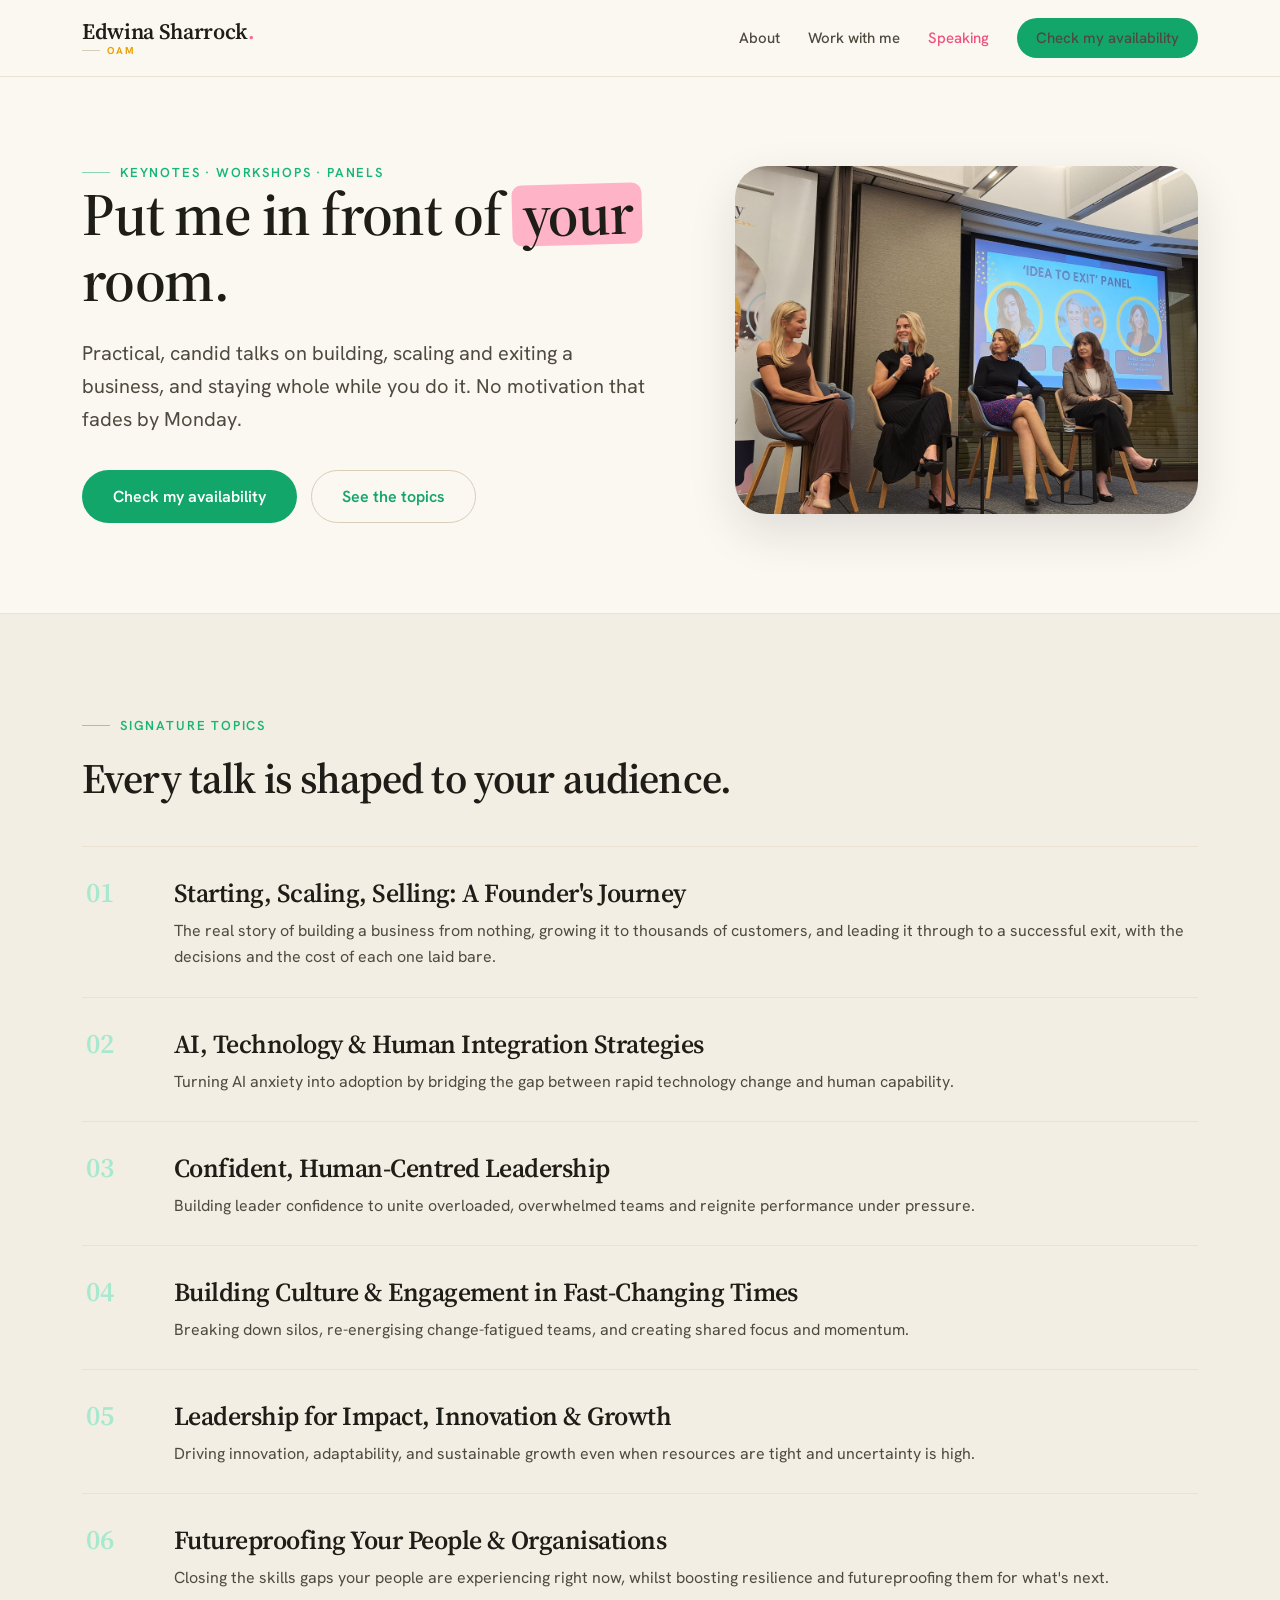
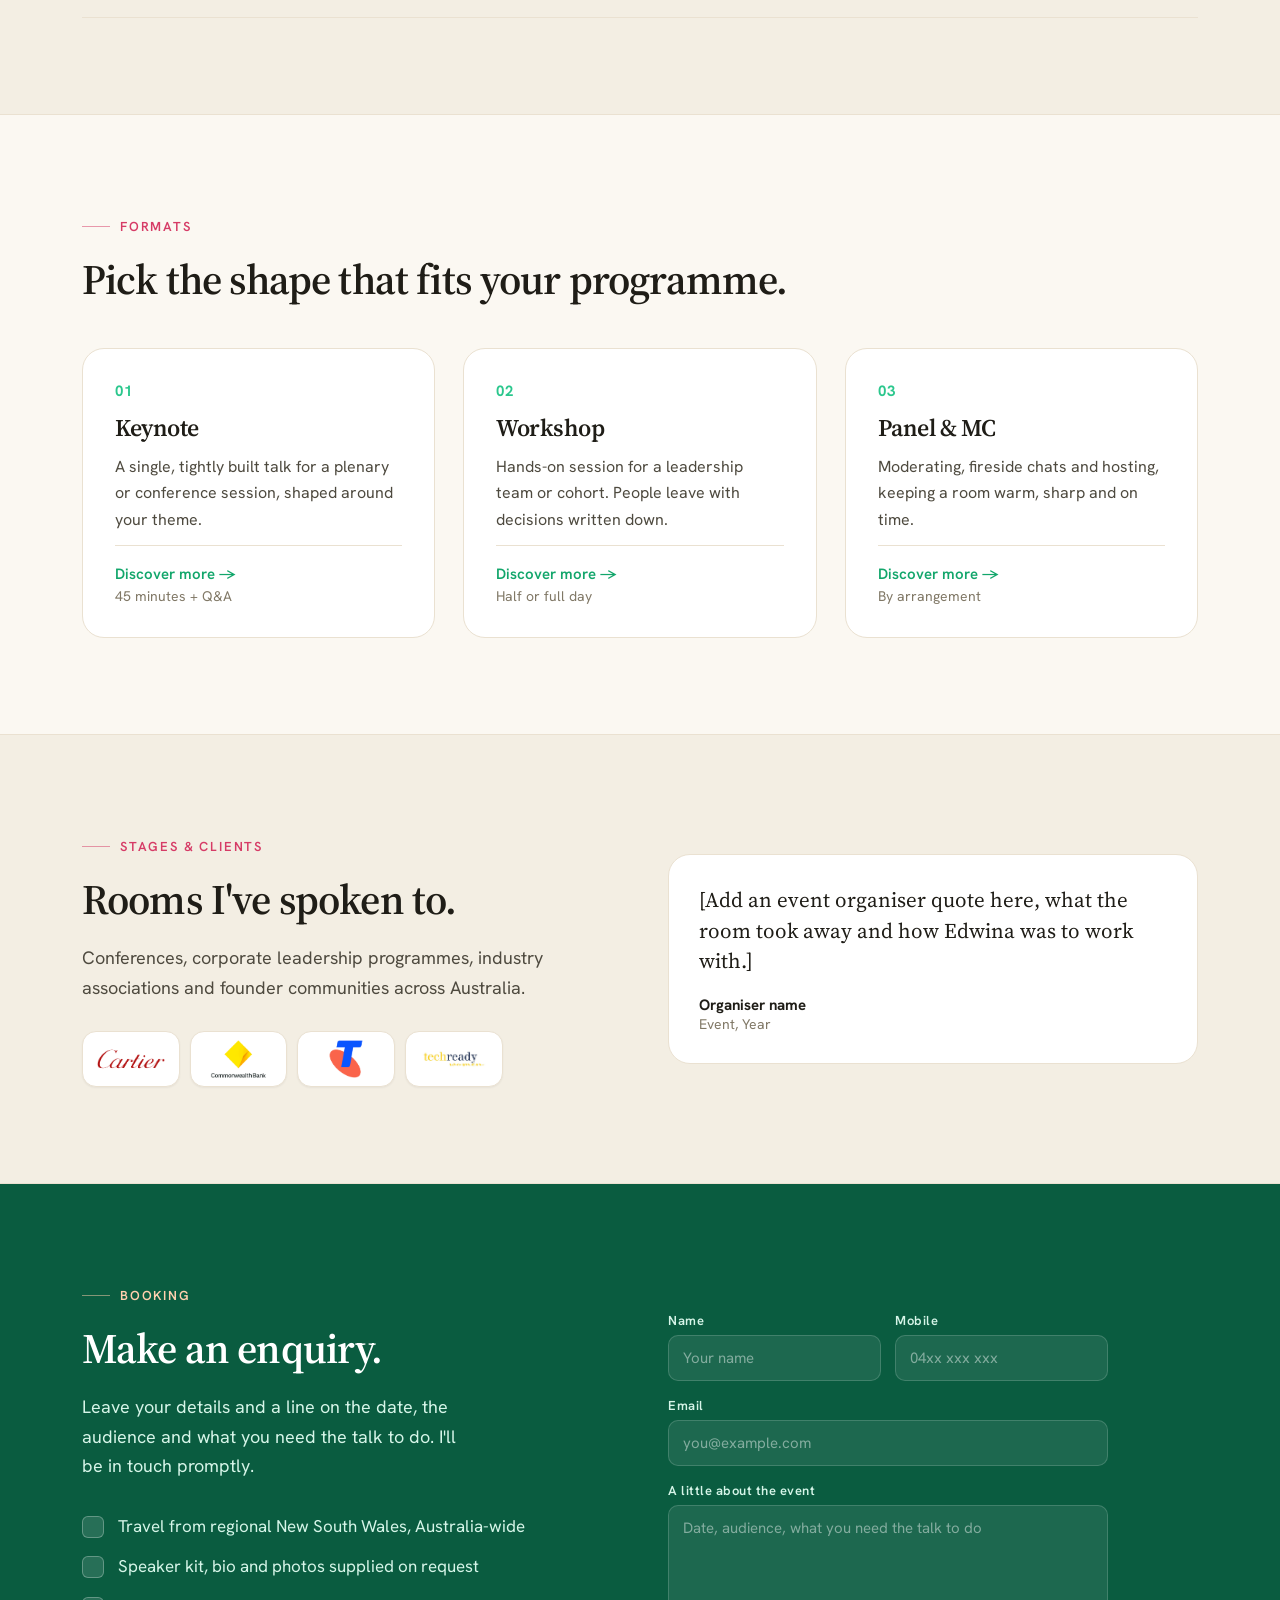
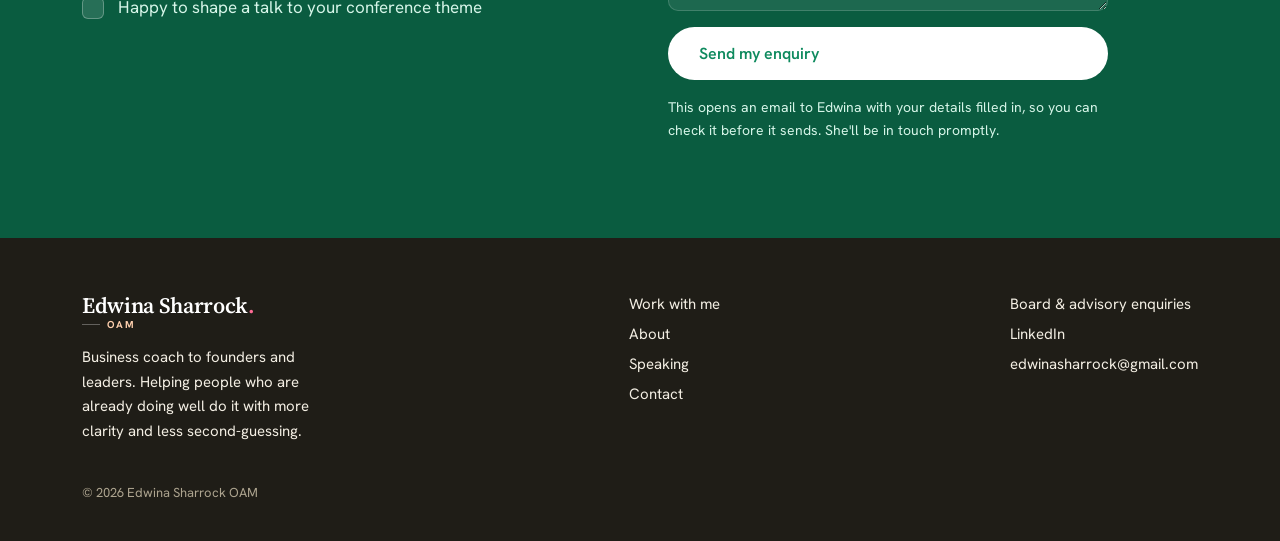
==== speaking.html @ 6e522fbb "Add files via upload" ====
<!DOCTYPE html>
<html lang="en-AU"><head>
<meta charset="utf-8">
<meta name="viewport" content="width=device-width, initial-scale=1">
<title>Speaking | Edwina Sharrock OAM</title>
<link rel="stylesheet" href="styles.css">
<link rel="stylesheet" href="site.css">
</head>
<body>
<header class="nav">
  <div class="wrap">
    <a class="mark" href="index.html"><b>Edwina Sharrock<span>.</span></b><i><em></em><s>OAM</s></i></a>
    <nav class="navlinks">
      <a href="index.html#about">About</a>
      <a href="work-with-me.html">Work with me</a>
      <a class="on" href="speaking.html">Speaking</a>
      <a class="btn btn-primary btn-sm" href="#enquire">Check my availability</a>
    </nav>
  </div>
</header>
<main>

<section class="hero">
  <div class="wrap hero-grid">
    <div>
      <span class="eyebrow">Keynotes · Workshops · Panels</span>
      <h1>Put me in front of <span class="hl hl-pink">your</span> room.</h1>
      <p class="lede">Practical, candid talks on building, scaling and exiting a business, and staying whole while you do it. No motivation that fades by Monday.</p>
      <div class="cta-row">
        <a class="btn btn-primary btn-lg" href="#enquire">Check my availability</a>
        <a class="btn btn-secondary btn-lg" href="#topics">See the topics</a>
      </div>
    </div>
    <div class="hero-img" style="aspect-ratio:4/3;align-self:center"><img src="assets/img/edwina-panel-idea-to-exit.jpg" alt="Edwina Sharrock speaking on a panel"></div>
  </div>
</section>

<section id="topics" class="band">
  <div class="wrap">
    <span class="eyebrow">Signature topics</span>
    <h2 style="margin-top:20px">Every talk is shaped to your audience.</h2>
    <div class="topics" style="margin-top:44px">
      <div class="topic"><span class="n">01</span><div><h3>Starting, Scaling, Selling: A Founder's Journey</h3><p>The real story of building a business from nothing, growing it to thousands of customers, and leading it through to a successful exit, with the decisions and the cost of each one laid bare.</p></div></div>
      <div class="topic"><span class="n">02</span><div><h3>AI, Technology &amp; Human Integration Strategies</h3><p>Turning AI anxiety into adoption by bridging the gap between rapid technology change and human capability.</p></div></div>
      <div class="topic"><span class="n">03</span><div><h3>Confident, Human-Centred Leadership</h3><p>Building leader confidence to unite overloaded, overwhelmed teams and reignite performance under pressure.</p></div></div>
      <div class="topic"><span class="n">04</span><div><h3>Building Culture &amp; Engagement in Fast-Changing Times</h3><p>Breaking down silos, re-energising change-fatigued teams, and creating shared focus and momentum.</p></div></div>
      <div class="topic"><span class="n">05</span><div><h3>Leadership for Impact, Innovation &amp; Growth</h3><p>Driving innovation, adaptability, and sustainable growth even when resources are tight and uncertainty is high.</p></div></div>
      <div class="topic"><span class="n">06</span><div><h3>Futureproofing Your People &amp; Organisations</h3><p>Closing the skills gaps your people are experiencing right now, whilst boosting resilience and futureproofing them for what's next.</p></div></div>
    </div>
  </div>
</section>

<section>
  <div class="wrap">
    <span class="eyebrow pink">Formats</span>
    <h2 style="margin-top:20px">Pick the shape that fits your programme.</h2>
    <div class="grid-3" style="margin-top:44px">
      <div class="card">
        <span class="num">01</span>
        <h3>Keynote</h3>
        <p style="margin:0">A single, tightly built talk for a plenary or conference session, shaped around your theme.</p>
        <div class="price"><a href="#enquire">Discover more &rarr;</a><span>45 minutes + Q&amp;A</span></div>
      </div>
      <div class="card">
        <span class="num">02</span>
        <h3>Workshop</h3>
        <p style="margin:0">Hands-on session for a leadership team or cohort. People leave with decisions written down.</p>
        <div class="price"><a href="#enquire">Discover more &rarr;</a><span>Half or full day</span></div>
      </div>
      <div class="card">
        <span class="num">03</span>
        <h3>Panel &amp; MC</h3>
        <p style="margin:0">Moderating, fireside chats and hosting, keeping a room warm, sharp and on time.</p>
        <div class="price"><a href="#enquire">Discover more &rarr;</a><span>By arrangement</span></div>
      </div>
    </div>
  </div>
</section>

<section class="band">
  <div class="wrap grid-2">
    <div>
      <span class="eyebrow pink">Stages &amp; clients</span>
      <h2 style="margin-top:20px">Rooms I've spoken to.</h2>
      <p style="margin-top:20px;font-size:18px">Conferences, corporate leadership programmes, industry associations and founder communities across Australia.</p>
      <div class="logo-row" style="margin-top:28px">
        <div class="logo-card"><img src="assets/logos/cartier.png" alt="Cartier"></div>
        <div class="logo-card"><img src="assets/logos/commbank.png" alt="Commonwealth Bank"></div>
        <div class="logo-card"><img src="assets/logos/telstra.png" alt="Telstra"></div>
        <div class="logo-card"><img src="assets/logos/tech-ready-women.jpg" alt="Tech Ready Women"></div>
      </div>
    </div>
    <div class="quote">
      <blockquote>[Add an event organiser quote here, what the room took away and how Edwina was to work with.]</blockquote>
      <footer><b>Organiser name</b>Event, Year</footer>
    </div>
  </div>
</section>

<section id="enquire" class="dark">
  <div class="wrap grid-2" style="align-items:start">
    <div>
      <span class="eyebrow on-dark">Booking</span>
      <h2 style="margin-top:20px">Make an enquiry.</h2>
      <p style="margin-top:20px;font-size:18px;max-width:38ch">Leave your details and a line on the date, the audience and what you need the talk to do. I'll be in touch promptly.</p>
      <ul class="list" style="margin-top:32px">
        <li>Travel from regional New South Wales, Australia-wide</li>
        <li>Speaker kit, bio and photos supplied on request</li>
        <li>Happy to shape a talk to your conference theme</li>
      </ul>
    </div>
    <form class="form" id="speaking-enquiry">
      <div class="row">
        <div class="field">
          <label for="sp-name">Name</label>
          <input id="sp-name" name="name" type="text" placeholder="Your name" required>
        </div>
        <div class="field">
          <label for="sp-mobile">Mobile</label>
          <input id="sp-mobile" name="mobile" type="tel" placeholder="04xx xxx xxx" required>
        </div>
      </div>
      <div class="field">
        <label for="sp-email">Email</label>
        <input id="sp-email" name="email" type="email" placeholder="you@example.com" required>
      </div>
      <div class="field">
        <label for="sp-message">A little about the event</label>
        <textarea id="sp-message" name="message" rows="4" placeholder="Date, audience, what you need the talk to do"></textarea>
      </div>
      <button type="submit" class="btn btn-light btn-lg">Send my enquiry</button>
      <p class="form-note">This opens an email to Edwina with your details filled in, so you can check it before it sends. She'll be in touch promptly.</p>
    </form>
  </div>
</section>
<script>
document.getElementById('speaking-enquiry').addEventListener('submit', function(e){
  e.preventDefault();
  var name = this.name.value, mobile = this.mobile.value, email = this.email.value, message = this.message.value;
  var subject = 'Speaking enquiry from ' + name;
  var body = 'Name: ' + name + '\nMobile: ' + mobile + '\nEmail: ' + email + '\n\n' + message;
  window.location.href = 'mailto:edwinasharrock@gmail.com?subject=' + encodeURIComponent(subject) + '&body=' + encodeURIComponent(body);
});
</script>
</main>

<footer class="foot">
  <div class="wrap">
    <div class="stack">
      <span class="mark"><b>Edwina Sharrock<span>.</span></b><i><em></em><s>OAM</s></i></span>
      <p style="max-width:32ch;margin:0;font-size:15px;color:var(--paper-2)">Business coach to founders and leaders. Helping people who are already doing well do it with more clarity and less second-guessing.</p>
    </div>
    <nav><a href="work-with-me.html">Work with me</a><a href="index.html#about">About</a><a href="speaking.html">Speaking</a><a href="index.html#contact">Contact</a></nav>
    <nav><a href="index.html#contact">Board &amp; advisory enquiries</a><a href="https://www.linkedin.com/">LinkedIn</a><a href="mailto:edwinasharrock@gmail.com">edwinasharrock@gmail.com</a></nav>
  </div>
  <div class="wrap"><small>&copy; 2026 Edwina Sharrock OAM</small></div>
</footer>
</body></html>
---- styles.css ----
/* ============================================================
   EDWINA SHARROCK OAM — DESIGN SYSTEM
   Root stylesheet. Consumers link this one file.
   Imports only — no rules live here.
   ============================================================ */

@import url('./tokens/fonts.css');
@import url('./tokens/colors.css');
@import url('./tokens/semantic.css');
@import url('./tokens/typography.css');
@import url('./tokens/layout.css');
---- site.css ----
*{box-sizing:border-box}html,body{margin:0}html{scroll-behavior:smooth}
body{background:var(--bg-page);color:var(--text-primary);font-family:var(--font-sans);-webkit-font-smoothing:antialiased}
::selection{background:var(--blossom-300);color:var(--ink)}
a{color:var(--emerald-700);text-decoration:none}a:hover{color:var(--emerald-800);text-decoration:underline}
img{max-width:100%}
.wrap{max-width:1180px;margin:0 auto;padding:0 32px}
/* nav */
.nav{position:sticky;top:0;z-index:50;background:rgba(251,248,242,.86);backdrop-filter:blur(12px);border-bottom:1px solid var(--border)}
.nav .wrap{height:76px;display:flex;align-items:center;justify-content:space-between;gap:32px}
.mark{display:inline-flex;flex-direction:column;gap:2px}
.mark b{font-family:var(--font-serif);font-weight:600;font-size:22px;letter-spacing:-.015em;color:var(--ink);line-height:1;white-space:nowrap}
.mark b span{color:var(--blossom-500)}
.mark i{display:flex;align-items:center;gap:7px;font-style:normal}
.mark i em{height:1px;width:18px;background:var(--border-strong);font-style:normal}
.mark i s{text-decoration:none;font-family:var(--font-sans);font-weight:700;font-size:10px;letter-spacing:.22em;color:var(--ochre-deep)}
.navlinks{display:flex;align-items:center;gap:28px}
.navlinks a{font-size:15px;font-weight:500;color:var(--ink-soft)}
.navlinks a:hover{color:var(--blossom-600);text-decoration:none}
.navlinks a.on{color:var(--blossom-600)}
/* buttons */
.btn{font-family:var(--font-sans);font-weight:600;font-size:15px;display:inline-flex;align-items:center;gap:9px;border:1px solid transparent;cursor:pointer;border-radius:var(--radius-pill);padding:12px 24px;transition:all .16s var(--ease-out)}
.btn:hover{text-decoration:none}
.btn-primary{background:var(--emerald-700);color:var(--paper-0)}.btn-primary:hover{background:var(--emerald-800);color:var(--paper-0)}
.btn-secondary{background:transparent;color:var(--emerald-700);border-color:var(--border-strong)}.btn-secondary:hover{background:var(--emerald-050);border-color:var(--emerald-400)}
.btn-light{background:var(--paper-0);color:var(--emerald-800)}.btn-light:hover{background:var(--white);color:var(--emerald-900)}
.btn-lg{font-size:16px;padding:15px 30px}
.btn-sm{font-size:14px;padding:9px 18px}
/* type */
.eyebrow{display:inline-flex;align-items:center;gap:10px;font-size:13px;font-weight:600;letter-spacing:.14em;text-transform:uppercase;color:var(--emerald-600)}
.eyebrow::before{content:"";height:1px;width:28px;background:currentColor;opacity:.5}
.eyebrow.pink{color:var(--blossom-700)}.eyebrow.on-dark{color:var(--peach-300)}
h1,h2,h3{font-family:var(--font-display);color:var(--ink);letter-spacing:-.02em;margin:0}
h1{font-weight:600;font-size:60px;line-height:1.1}
h2{font-weight:600;font-size:42px;line-height:1.15}
h3{font-weight:600;font-size:24px;line-height:1.22}
em.serif{font-family:var(--font-serif);font-style:italic;font-weight:400;letter-spacing:-.01em}
.mark b{letter-spacing:-.015em}
.lede{font-size:20px;line-height:1.65;color:var(--text-secondary);margin:24px 0 0;max-width:52ch}
p{line-height:1.65;color:var(--text-secondary)}
.hl{background:var(--sunny-300);padding:0 10px;border-radius:10px;display:inline-block;transform:rotate(-1.5deg);line-height:1.02}
.hl-pink{background:var(--blossom-300)}
section{padding:96px 0}
.band{background:var(--bg-band);border-top:1px solid var(--border);border-bottom:1px solid var(--border)}
.dark{background:var(--emerald-900);color:var(--paper-1)}
.dark h2,.dark h3{color:var(--paper-0)}.dark p{color:var(--emerald-100)}
/* hero */
.hero{padding:80px 0 90px}
.hero-grid{display:grid;grid-template-columns:1.12fr .88fr;gap:64px;align-items:center}
.hero-img{border-radius:var(--radius-xl);overflow:hidden;box-shadow:var(--shadow-lg);aspect-ratio:4/5}
.hero-img img{width:100%;height:100%;object-fit:cover;display:block}
.cta-row{display:flex;gap:14px;margin-top:34px;flex-wrap:wrap}
.badge{position:relative;margin-top:-56px;margin-left:-20px;background:var(--paper-0);border:1px solid var(--border);border-radius:var(--radius-lg);box-shadow:var(--shadow-md);padding:14px 18px;width:fit-content}
.badge b{display:block;font-size:14px;color:var(--ink)}
.badge span{font-size:13px;color:var(--text-muted)}
/* press */
.press{padding:34px 0}
.press .wrap{display:flex;flex-direction:column;gap:18px;align-items:center}
.press small{font-size:12px;font-weight:700;letter-spacing:.2em;text-transform:uppercase;color:var(--text-muted)}
.press-row{display:flex;flex-wrap:wrap;gap:14px;justify-content:center}
.logo-slot{height:52px;min-width:150px;display:flex;align-items:center;justify-content:center;border:1px dashed var(--border-strong);border-radius:12px;font-size:13px;color:var(--ink-faint);background:var(--paper-0)}
/* grids */
.grid-3{display:grid;grid-template-columns:repeat(3,1fr);gap:28px}
.grid-2{display:grid;grid-template-columns:1fr 1fr;gap:56px;align-items:center}
.card{background:var(--paper-0);border:1px solid var(--border);border-radius:var(--radius-lg);padding:32px;display:flex;flex-direction:column;gap:12px}
.num{font-family:var(--font-sans);font-weight:700;font-size:15px;letter-spacing:.06em;color:var(--emerald-500)}
.card .price{margin-top:auto;padding-top:18px;border-top:1px solid var(--border);font-size:15px;font-weight:600;color:var(--ink)}
.card .price span{display:block;font-weight:400;font-size:14px;color:var(--text-muted);margin-top:3px}
.card.feature{border-color:var(--emerald-400);box-shadow:var(--shadow-md)}
/* offers — big, explicit cards */
.offers{display:flex;flex-direction:column;gap:28px;margin-top:48px}
.offer{background:var(--paper-0);border:1px solid var(--border);border-radius:var(--radius-xl);overflow:hidden;display:grid;grid-template-columns:340px 1fr}
.offer.alt{grid-template-columns:1fr 340px}
.offer.alt .offer-img{order:2}
.offer-img{position:relative;min-height:340px;background:var(--emerald-050)}
.offer-img img{position:absolute;inset:0;width:100%;height:100%;object-fit:cover}
.offer-img .n{position:absolute;top:18px;left:18px;font-family:var(--font-sans);font-weight:700;font-size:15px;letter-spacing:.06em;color:var(--ink);background:var(--paper-0);border-radius:var(--radius-pill);padding:6px 14px}
.offer-body{padding:38px 40px;display:grid;grid-template-columns:1.25fr 1fr;gap:40px;align-items:start}
.offer-body h3{font-size:30px}
.offer-kicker{font-size:12px;font-weight:700;letter-spacing:.16em;text-transform:uppercase;color:var(--blossom-700);display:block;margin-bottom:10px}
.offer-body p{margin:14px 0 0;font-size:17px}
.offer-side{border-left:1px solid var(--border);padding-left:32px;display:flex;flex-direction:column;gap:14px}
.offer-side small{font-size:12px;font-weight:700;letter-spacing:.14em;text-transform:uppercase;color:var(--text-muted)}
.incl{list-style:none;margin:0;padding:0;display:flex;flex-direction:column;gap:11px}
.incl li{display:grid;grid-template-columns:20px 1fr;gap:11px;font-size:15px;line-height:1.5;color:var(--text-secondary)}
.incl li::before{content:"✓";color:var(--emerald-600);font-weight:700;font-size:15px;line-height:1.4}
.offer-price{margin-top:6px;padding-top:16px;border-top:1px solid var(--border);font-family:var(--font-display);font-weight:600;font-size:28px;color:var(--ink);letter-spacing:-.02em}
.offer-price span{display:block;font-family:var(--font-sans);font-weight:500;font-size:14px;color:var(--text-muted);letter-spacing:0;margin-top:4px}
.offer-popular{border-color:var(--emerald-400);box-shadow:var(--shadow-md)}
.offer-kicker-row{display:flex;align-items:center;gap:10px;flex-wrap:wrap;margin-bottom:10px}
.offer-kicker-row .offer-kicker{margin-bottom:0}
.offer-popular-banner{position:absolute;top:0;left:0;right:0;z-index:2;background:var(--blossom-600);color:var(--paper-0);text-align:center;font-size:12px;font-weight:700;letter-spacing:.14em;text-transform:uppercase;padding:10px 12px;box-shadow:var(--shadow-sm)}
.offer-popular .offer-img .n{top:56px}
.offer-details{display:flex;flex-direction:column;gap:14px}
.offer-details[hidden]{display:none}
.offer-reveal{display:flex;flex-direction:column;align-items:flex-start;gap:10px}
.offer-reveal-btn{width:100%;justify-content:center}
@media (max-width:1000px){.offer,.offer.alt{grid-template-columns:1fr}.offer.alt .offer-img{order:0}.offer-img{min-height:240px}.offer-body{grid-template-columns:1fr;gap:26px;padding:30px}.offer-side{border-left:0;border-top:1px solid var(--border);padding-left:0;padding-top:24px}}
.tag{align-self:flex-start;font-size:12px;font-weight:700;letter-spacing:.08em;text-transform:uppercase;background:var(--blossom-100);color:var(--blossom-700);padding:5px 12px;border-radius:var(--radius-pill)}
/* topics */
.topics{display:flex;flex-direction:column;border-top:1px solid var(--border)}
.topic{display:grid;grid-template-columns:64px 1fr;gap:24px;padding:26px 4px;border-bottom:1px solid var(--border);align-items:baseline}
.topic .n{font-family:var(--font-display);font-weight:600;font-size:28px;color:var(--emerald-200)}
.topic h3{font-size:26px}
.topic p{margin:8px 0 0;font-size:16px}
/* quotes */
.quote{background:var(--paper-0);border:1px solid var(--border);border-radius:var(--radius-lg);padding:30px;display:flex;flex-direction:column;gap:18px}
.quote blockquote{margin:0;font-family:var(--font-serif);font-size:21px;line-height:1.45;color:var(--ink)}
.quote footer{font-size:14px;color:var(--text-muted)}
.quote footer b{display:block;color:var(--ink);font-size:15px}
.quotes{display:grid;grid-template-columns:repeat(3,1fr);gap:28px}
.quote.feature{grid-column:span 3;border-color:var(--emerald-400);background:var(--emerald-050);padding:40px}
.quote.feature blockquote{font-size:28px;line-height:1.35;max-width:34ch}
.quote.feature{display:grid;grid-template-columns:1.05fr .95fr;gap:36px;align-items:start}
.quote.feature footer{grid-column:1/-1}
@media (max-width:900px){.quotes{grid-template-columns:1fr}.quote.feature{grid-column:span 1;grid-template-columns:1fr;padding:28px}.quote.feature blockquote{font-size:22px}}
/* footer */
.foot{background:var(--ink);color:var(--paper-2);padding:56px 0 40px}
.foot .wrap{display:flex;justify-content:space-between;gap:40px;flex-wrap:wrap}
.foot .mark b{color:var(--paper-0)}.foot .mark i em{background:rgba(255,255,255,.3)}.foot .mark i s{color:var(--peach-300)}
.foot nav{display:flex;flex-direction:column;gap:10px;font-size:15px}
.foot a{color:var(--paper-2)}.foot a:hover{color:var(--sunny-300)}
.foot small{display:block;margin-top:40px;font-size:13px;color:var(--ink-faint)}
.stack{display:flex;flex-direction:column;gap:14px}
.list{display:flex;flex-direction:column;gap:14px;margin:26px 0 0;padding:0;list-style:none}
.list li{display:grid;grid-template-columns:24px 1fr;gap:12px;font-size:17px;line-height:1.55;color:var(--text-secondary)}
.list li::before{content:"";width:20px;height:20px;border-radius:6px;background:var(--emerald-050);border:1px solid var(--emerald-200);margin-top:3px}
.dark .list li{color:var(--emerald-100)}
.dark .list li::before{background:rgba(255,255,255,.12);border-color:rgba(255,255,255,.28)}
/* enquiry form */
.form{display:flex;flex-direction:column;gap:16px;margin-top:32px;max-width:440px}
.form .row{display:grid;grid-template-columns:1fr 1fr;gap:14px}
.field{display:flex;flex-direction:column;gap:6px}
.field label{font-size:13px;font-weight:600;letter-spacing:.04em;color:var(--emerald-100)}
.dark .field label{color:var(--emerald-100)}
.field input,.field textarea{font-family:var(--font-sans);font-size:15px;padding:12px 14px;border-radius:var(--radius-sm);border:1px solid var(--border-on-dark);background:rgba(255,255,255,.08);color:var(--paper-0)}
.field input::placeholder,.field textarea::placeholder{color:rgba(255,255,255,.45)}
.field input:focus,.field textarea:focus{outline:none;border-color:var(--emerald-400);background:rgba(255,255,255,.12)}
.form-note{font-size:14px;color:var(--emerald-100);margin:0}
.logo-wordmarks{display:flex;flex-wrap:wrap;gap:28px 40px;align-items:center;justify-content:flex-start}
.logo-wordmarks span{font-family:var(--font-display);font-weight:600;font-size:20px;letter-spacing:-.01em;color:var(--ink-soft)}
.logo-row{display:flex;flex-wrap:wrap;gap:10px;align-items:center;justify-content:flex-start}
.logo-card{background:var(--paper-0);border:1px solid var(--border);border-radius:var(--radius-md);box-shadow:var(--shadow-xs);padding:8px 14px;display:flex;align-items:center;justify-content:center;height:56px}
.logo-card img{max-height:38px;max-width:120px;width:auto;height:auto;object-fit:contain;display:block}
@media (max-width:900px){.hero-grid,.grid-2{grid-template-columns:1fr;gap:36px}.grid-3{grid-template-columns:1fr}h1{font-size:44px}h2{font-size:34px}.form .row{grid-template-columns:1fr}}
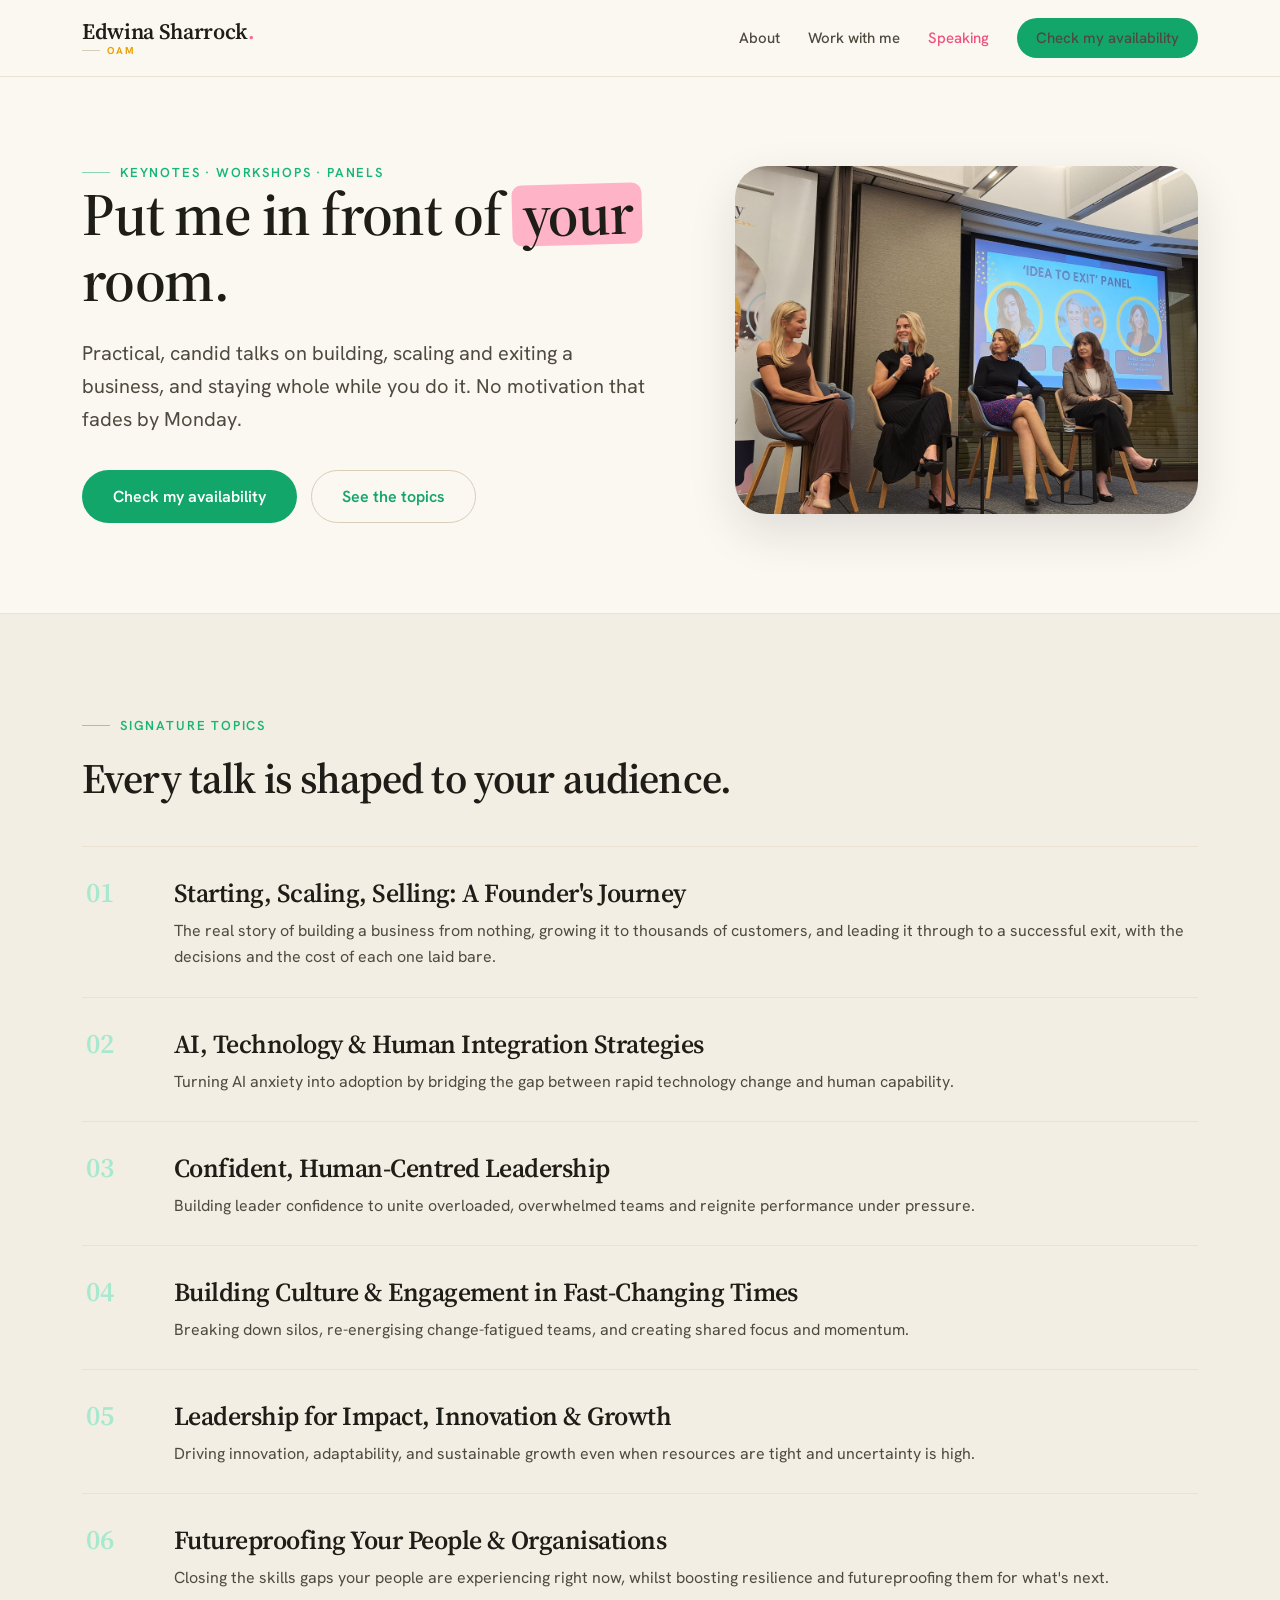
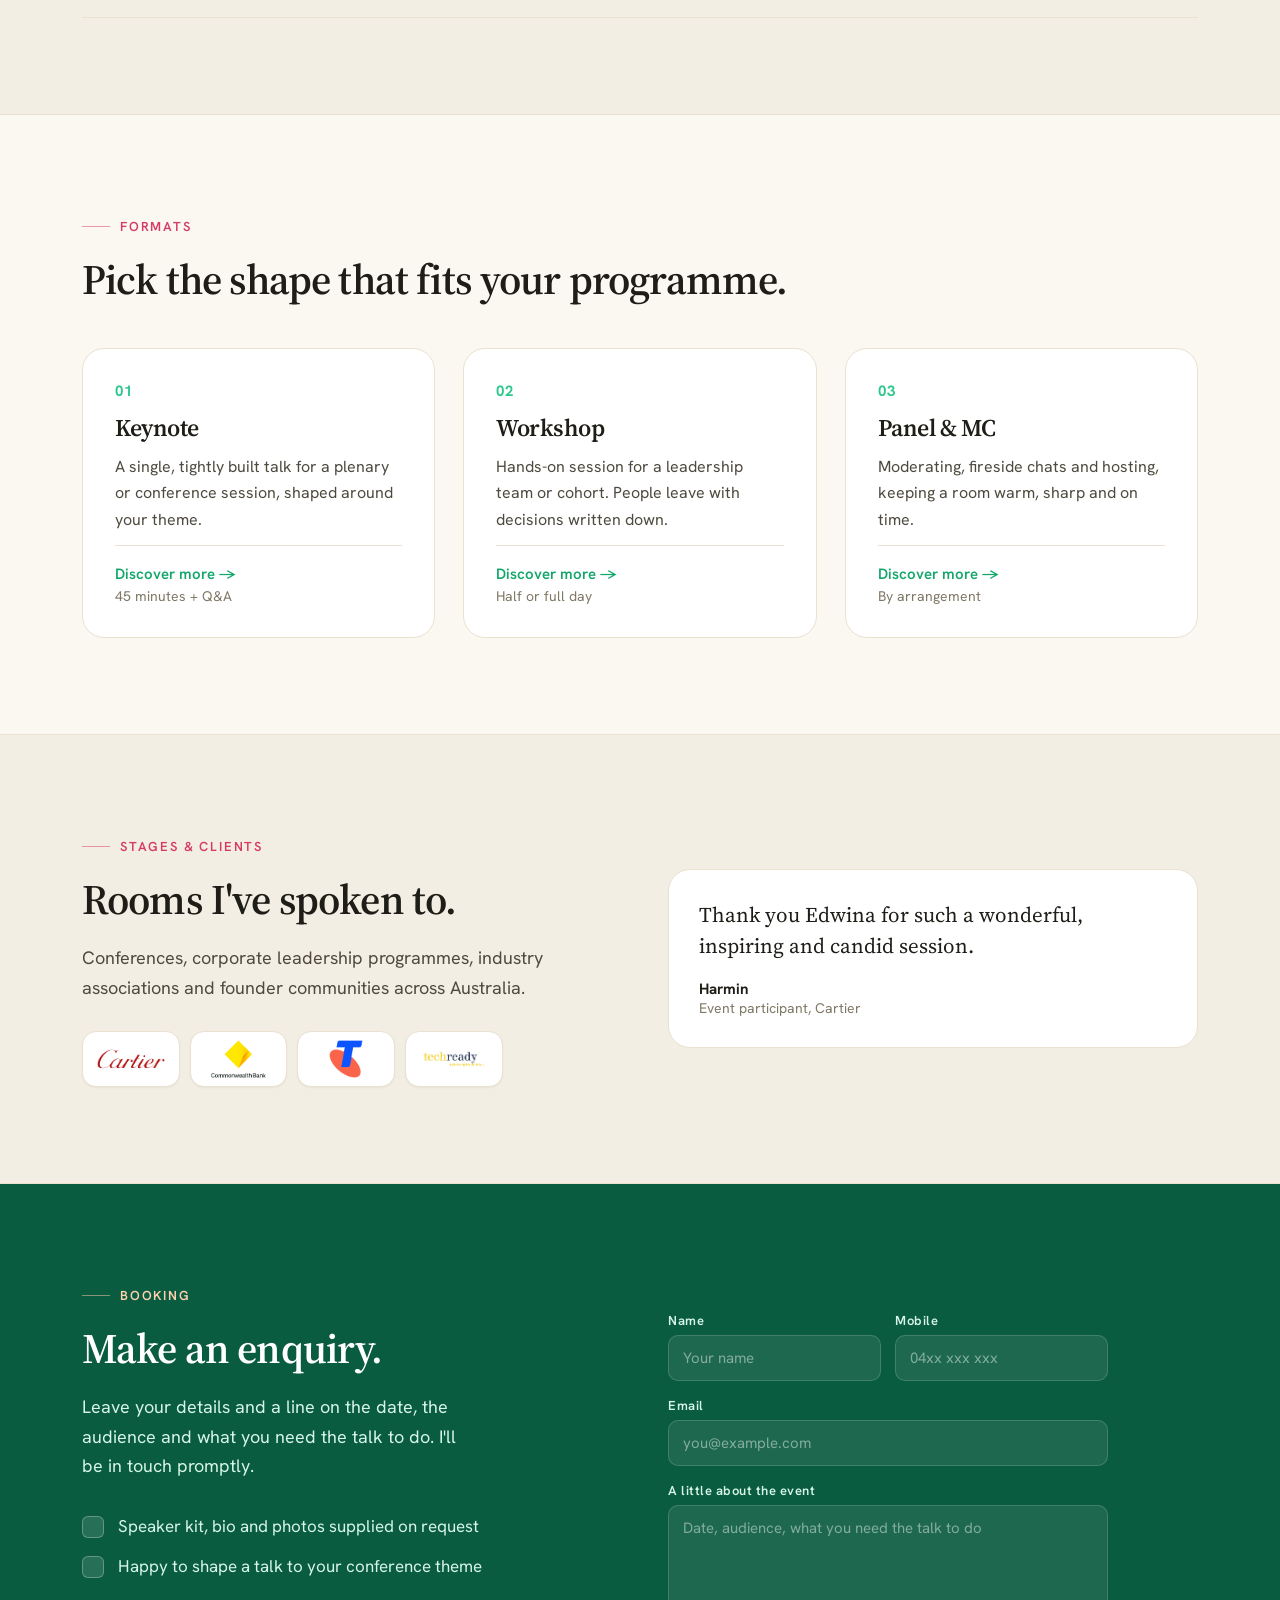
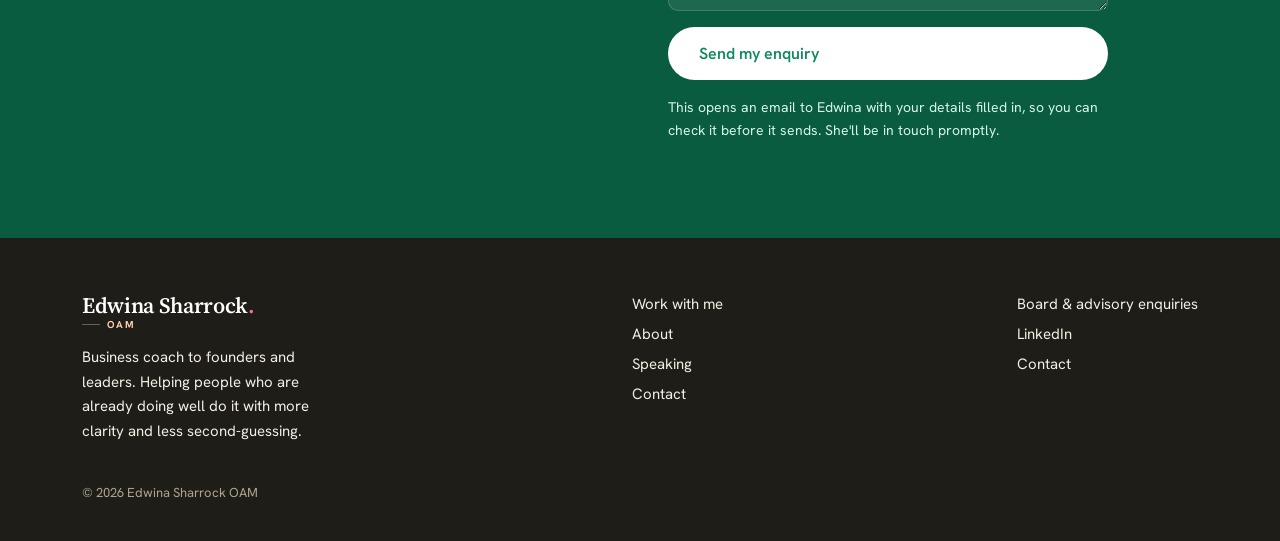
==== commit 2c6ae1fb: "Add files via upload" ====
--- a/speaking.html
+++ b/speaking.html
@@ -10,7 +10,8 @@
 <header class="nav">
   <div class="wrap">
     <a class="mark" href="index.html"><b>Edwina Sharrock<span>.</span></b><i><em></em><s>OAM</s></i></a>
-    <nav class="navlinks">
+    <button type="button" class="nav-toggle" id="nav-toggle" aria-label="Menu" aria-expanded="false"><span></span><span></span><span></span></button>
+    <nav class="navlinks" id="nav-links">
       <a href="index.html#about">About</a>
       <a href="work-with-me.html">Work with me</a>
       <a class="on" href="speaking.html">Speaking</a>
@@ -18,6 +19,25 @@
     </nav>
   </div>
 </header>
+<script>
+(function(){
+  var toggle = document.getElementById("nav-toggle");
+  var links = document.getElementById("nav-links");
+  if (!toggle || !links) return;
+  toggle.addEventListener("click", function(){
+    var open = links.classList.toggle("open");
+    toggle.classList.toggle("open", open);
+    toggle.setAttribute("aria-expanded", open ? "true" : "false");
+  });
+  links.querySelectorAll("a").forEach(function(a){
+    a.addEventListener("click", function(){
+      links.classList.remove("open");
+      toggle.classList.remove("open");
+      toggle.setAttribute("aria-expanded", "false");
+    });
+  });
+})();
+</script>
 <main>
 
 <section class="hero">
@@ -91,8 +111,8 @@
       </div>
     </div>
     <div class="quote">
-      <blockquote>[Add an event organiser quote here, what the room took away and how Edwina was to work with.]</blockquote>
-      <footer><b>Organiser name</b>Event, Year</footer>
+      <blockquote>Thank you Edwina for such a wonderful, inspiring and candid session.</blockquote>
+      <footer><b>Harmin</b>Event participant, Cartier</footer>
     </div>
   </div>
 </section>
@@ -104,7 +124,6 @@
       <h2 style="margin-top:20px">Make an enquiry.</h2>
       <p style="margin-top:20px;font-size:18px;max-width:38ch">Leave your details and a line on the date, the audience and what you need the talk to do. I'll be in touch promptly.</p>
       <ul class="list" style="margin-top:32px">
-        <li>Travel from regional New South Wales, Australia-wide</li>
         <li>Speaker kit, bio and photos supplied on request</li>
         <li>Happy to shape a talk to your conference theme</li>
       </ul>
@@ -151,7 +170,7 @@
       <p style="max-width:32ch;margin:0;font-size:15px;color:var(--paper-2)">Business coach to founders and leaders. Helping people who are already doing well do it with more clarity and less second-guessing.</p>
     </div>
     <nav><a href="work-with-me.html">Work with me</a><a href="index.html#about">About</a><a href="speaking.html">Speaking</a><a href="index.html#contact">Contact</a></nav>
-    <nav><a href="index.html#contact">Board &amp; advisory enquiries</a><a href="https://www.linkedin.com/">LinkedIn</a><a href="mailto:edwinasharrock@gmail.com">edwinasharrock@gmail.com</a></nav>
+    <nav><a href="index.html#contact">Board &amp; advisory enquiries</a><a href="https://www.linkedin.com/in/edwina-sharrock/" target="_blank" rel="noopener">LinkedIn</a><a href="index.html#general-contact">Contact</a></nav>
   </div>
   <div class="wrap"><small>&copy; 2026 Edwina Sharrock OAM</small></div>
 </footer>
--- a/site.css
+++ b/site.css
@@ -17,6 +17,18 @@
 .navlinks a{font-size:15px;font-weight:500;color:var(--ink-soft)}
 .navlinks a:hover{color:var(--blossom-600);text-decoration:none}
 .navlinks a.on{color:var(--blossom-600)}
+.nav-toggle{display:none;background:none;border:0;cursor:pointer;padding:8px;margin:-8px;flex-direction:column;justify-content:center;gap:5px}
+.nav-toggle span{display:block;width:22px;height:2px;background:var(--ink);border-radius:2px;transition:transform .2s ease,opacity .2s ease}
+.nav-toggle.open span:nth-child(1){transform:translateY(7px) rotate(45deg)}
+.nav-toggle.open span:nth-child(2){opacity:0}
+.nav-toggle.open span:nth-child(3){transform:translateY(-7px) rotate(-45deg)}
+@media (max-width:820px){
+  .nav-toggle{display:flex}
+  .navlinks{position:fixed;top:76px;left:0;right:0;background:var(--paper-0);border-bottom:1px solid var(--border);flex-direction:column;align-items:flex-start;gap:0;padding:0 32px;max-height:0;overflow:hidden;transition:max-height .25s ease}
+  .navlinks.open{max-height:420px;padding:8px 32px 24px}
+  .navlinks a{width:100%;padding:14px 0;border-bottom:1px solid var(--border);font-size:16px}
+  .navlinks a.btn{width:auto;margin-top:16px;border-bottom:0}
+}
 /* buttons */
 .btn{font-family:var(--font-sans);font-weight:600;font-size:15px;display:inline-flex;align-items:center;gap:9px;border:1px solid transparent;cursor:pointer;border-radius:var(--radius-pill);padding:12px 24px;transition:all .16s var(--ease-out)}
 .btn:hover{text-decoration:none}
